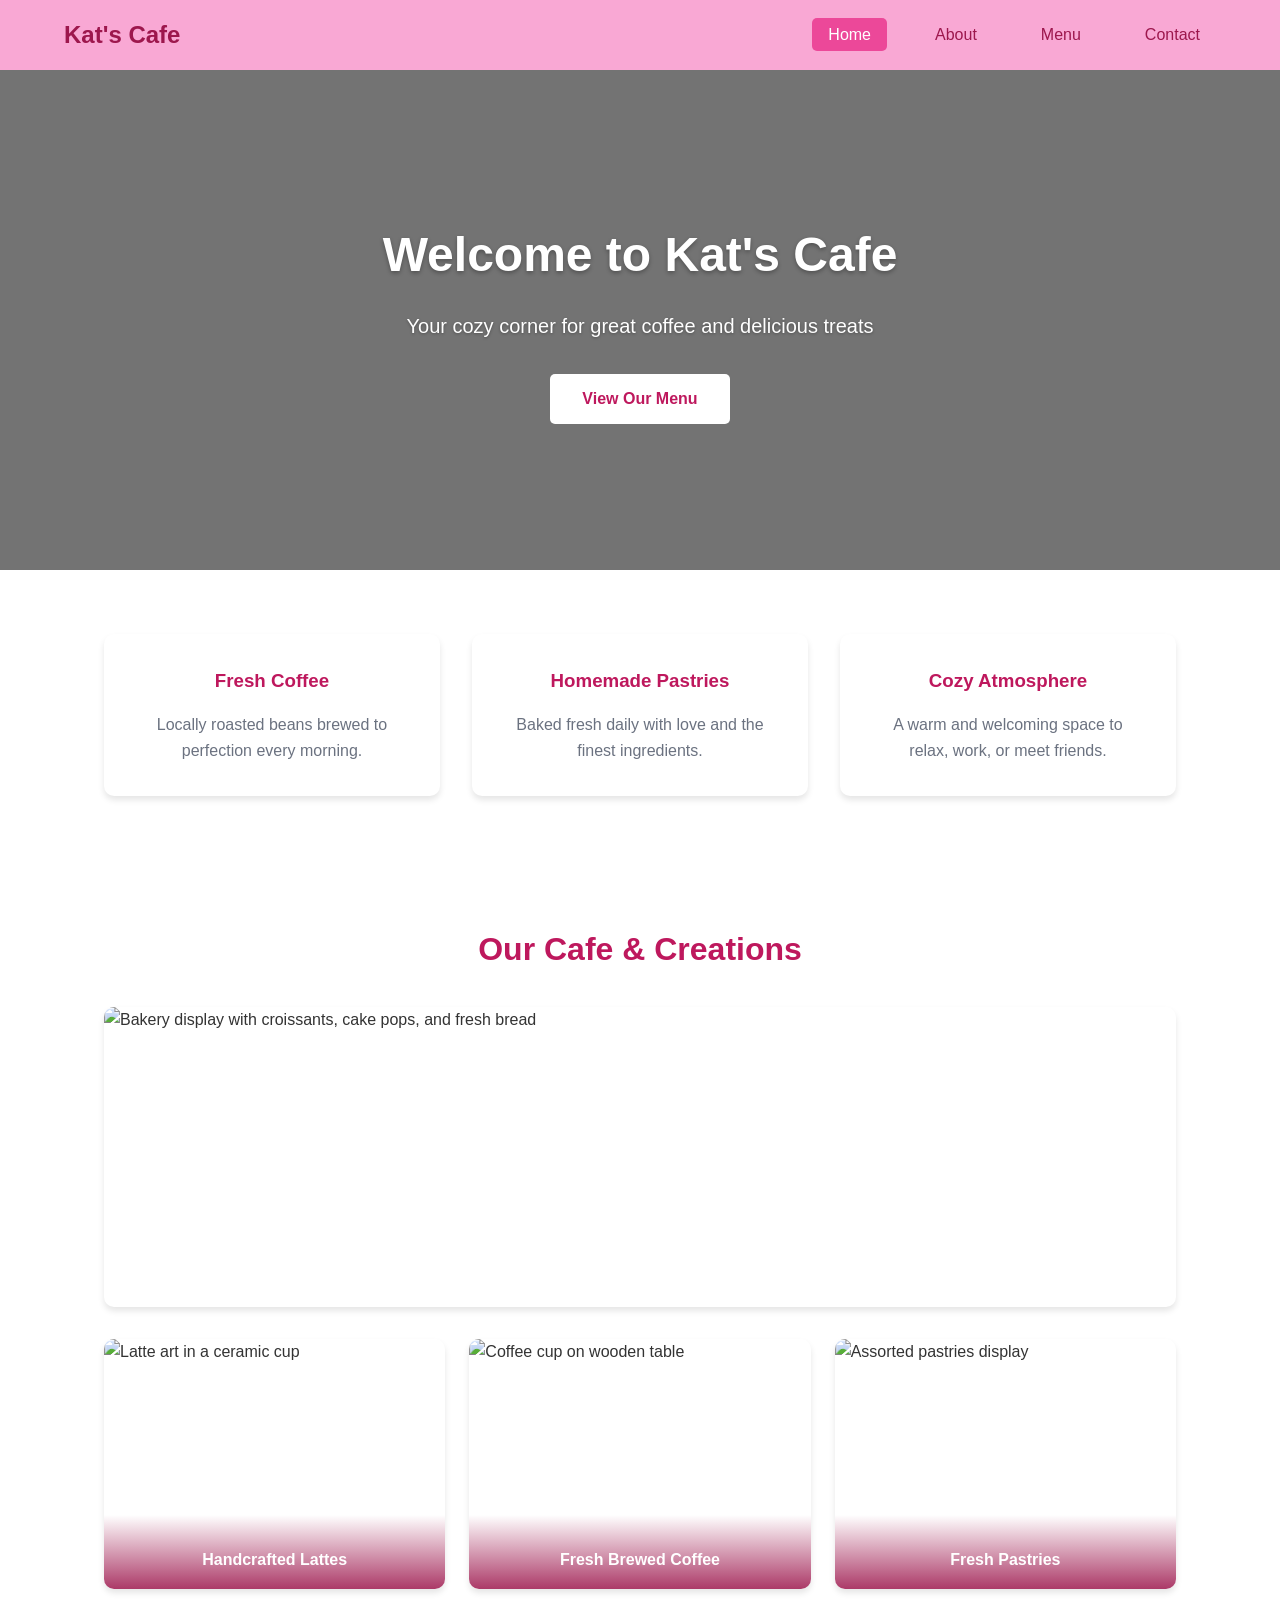
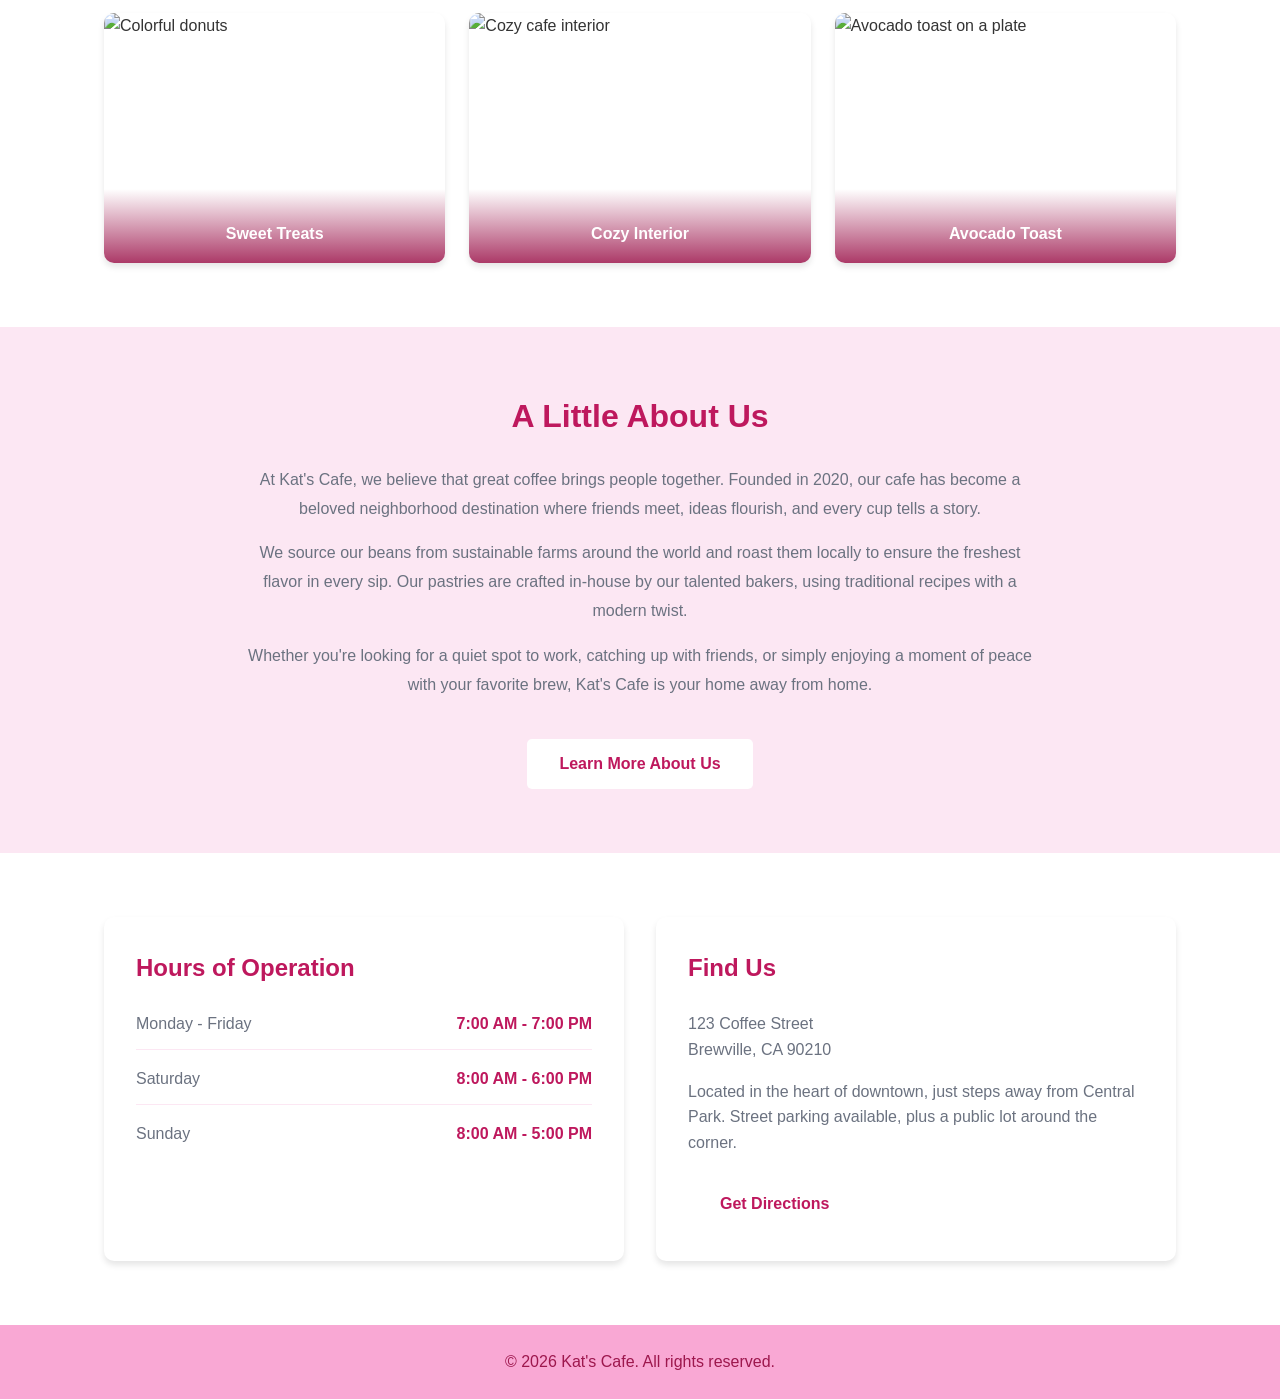
==== index.html @ fe5da7ca "Initial commit: Kat's Cafe website with AI-generated images Static HTML/CSS coffee shop website with" ====
<!DOCTYPE html>
<html lang="en">
<head>
    <meta charset="UTF-8">
    <meta name="viewport" content="width=device-width, initial-scale=1.0">
    <title>Kat's Cafe - Home</title>
    <link rel="stylesheet" href="styles.css">
</head>
<body>
    <header>
        <nav class="navbar">
            <div class="logo">Kat's Cafe</div>
            <button class="nav-toggle" aria-label="Toggle navigation">
                <span class="hamburger"></span>
            </button>
            <ul class="nav-links">
                <li><a href="index.html" class="active">Home</a></li>
                <li><a href="about.html">About</a></li>
                <li><a href="menu.html">Menu</a></li>
                <li><a href="contact.html">Contact</a></li>
            </ul>
        </nav>
    </header>

    <main>
        <section class="hero">
            <h1>Welcome to Kat's Cafe</h1>
            <p>Your cozy corner for great coffee and delicious treats</p>
            <a href="menu.html" class="btn">View Our Menu</a>
        </section>

        <section class="features">
            <div class="feature-card">
                <h3>Fresh Coffee</h3>
                <p>Locally roasted beans brewed to perfection every morning.</p>
            </div>
            <div class="feature-card">
                <h3>Homemade Pastries</h3>
                <p>Baked fresh daily with love and the finest ingredients.</p>
            </div>
            <div class="feature-card">
                <h3>Cozy Atmosphere</h3>
                <p>A warm and welcoming space to relax, work, or meet friends.</p>
            </div>
        </section>

        <section class="gallery">
            <h2>Our Cafe & Creations</h2>
            <div class="gallery-banner">
                <img src="public/images/items.jpg" alt="Bakery display with croissants, cake pops, and fresh bread">
            </div>
            <div class="gallery-grid">
                <div class="gallery-item">
                    <img src="https://images.unsplash.com/photo-1495474472287-4d71bcdd2085?w=400&q=80" alt="Latte art in a ceramic cup">
                    <p>Handcrafted Lattes</p>
                </div>
                <div class="gallery-item">
                    <img src="https://images.unsplash.com/photo-1509042239860-f550ce710b93?w=400&q=80" alt="Coffee cup on wooden table">
                    <p>Fresh Brewed Coffee</p>
                </div>
                <div class="gallery-item">
                    <img src="https://images.unsplash.com/photo-1558326567-98ae2405596b?w=400&q=80" alt="Assorted pastries display">
                    <p>Fresh Pastries</p>
                </div>
                <div class="gallery-item">
                    <img src="https://images.unsplash.com/photo-1551024601-bec78aea704b?w=400&q=80" alt="Colorful donuts">
                    <p>Sweet Treats</p>
                </div>
                <div class="gallery-item">
                    <img src="https://images.unsplash.com/photo-1554118811-1e0d58224f24?w=400&q=80" alt="Cozy cafe interior">
                    <p>Cozy Interior</p>
                </div>
                <div class="gallery-item">
                    <img src="https://images.unsplash.com/photo-1525193612562-0ec53b0e5d7c?w=400&q=80" alt="Avocado toast on a plate">
                    <p>Avocado Toast</p>
                </div>
            </div>
        </section>

        <section class="about-preview">
            <div class="about-preview-content">
                <h2>A Little About Us</h2>
                <p>At Kat's Cafe, we believe that great coffee brings people together. Founded in 2020, our cafe has become a beloved neighborhood destination where friends meet, ideas flourish, and every cup tells a story.</p>
                <p>We source our beans from sustainable farms around the world and roast them locally to ensure the freshest flavor in every sip. Our pastries are crafted in-house by our talented bakers, using traditional recipes with a modern twist.</p>
                <p>Whether you're looking for a quiet spot to work, catching up with friends, or simply enjoying a moment of peace with your favorite brew, Kat's Cafe is your home away from home.</p>
                <a href="about.html" class="btn">Learn More About Us</a>
            </div>
        </section>

        <section class="hours-location">
            <div class="hours-card">
                <h2>Hours of Operation</h2>
                <div class="hours-list">
                    <div class="hours-row">
                        <span class="day">Monday - Friday</span>
                        <span class="time">7:00 AM - 7:00 PM</span>
                    </div>
                    <div class="hours-row">
                        <span class="day">Saturday</span>
                        <span class="time">8:00 AM - 6:00 PM</span>
                    </div>
                    <div class="hours-row">
                        <span class="day">Sunday</span>
                        <span class="time">8:00 AM - 5:00 PM</span>
                    </div>
                </div>
            </div>
            <div class="location-card">
                <h2>Find Us</h2>
                <p>123 Coffee Street<br>Brewville, CA 90210</p>
                <p>Located in the heart of downtown, just steps away from Central Park. Street parking available, plus a public lot around the corner.</p>
                <a href="contact.html" class="btn">Get Directions</a>
            </div>
        </section>
    </main>

    <footer>
        <p>&copy; 2026 Kat's Cafe. All rights reserved.</p>
    </footer>

    <script>
        document.querySelector('.nav-toggle').addEventListener('click', () => {
            document.querySelector('.nav-links').classList.toggle('active');
        });
    </script>
</body>
</html>
---- styles.css ----
/* Reset and Base Styles */
* {
    margin: 0;
    padding: 0;
    box-sizing: border-box;
}

body {
    font-family: -apple-system, BlinkMacSystemFont, 'Segoe UI', Roboto, Oxygen, Ubuntu, sans-serif;
    line-height: 1.6;
    color: #333;
    min-height: 100vh;
    display: flex;
    flex-direction: column;
}

/* Navigation */
.navbar {
    display: flex;
    justify-content: space-between;
    align-items: center;
    padding: 1rem 5%;
    background-color: #f9a8d4;
    position: sticky;
    top: 0;
    z-index: 1000;
}

.logo {
    font-size: 1.5rem;
    font-weight: bold;
    color: #9d174d;
}

.nav-links {
    display: flex;
    list-style: none;
    gap: 2rem;
}

.nav-links a {
    text-decoration: none;
    color: #9d174d;
    font-weight: 500;
    padding: 0.5rem 1rem;
    border-radius: 5px;
    transition: all 0.3s ease;
}

.nav-links a:hover,
.nav-links a.active {
    color: #ffffff;
    background-color: #ec4899;
    transform: translateY(-2px);
}

.nav-toggle {
    display: none;
    background: none;
    border: none;
    cursor: pointer;
    padding: 0.5rem;
}

.hamburger {
    display: block;
    width: 25px;
    height: 3px;
    background-color: #9d174d;
    position: relative;
    transition: background-color 0.3s;
}

.hamburger::before,
.hamburger::after {
    content: '';
    position: absolute;
    width: 25px;
    height: 3px;
    background-color: #9d174d;
    left: 0;
}

.hamburger::before {
    top: -8px;
}

.hamburger::after {
    top: 8px;
}

/* Main Content */
main {
    flex: 1;
}

/* Hero Section */
.hero {
    background: linear-gradient(rgba(0, 0, 0, 0.55), rgba(0, 0, 0, 0.55)),
                url('public/images/hero.jpg') center/cover no-repeat;
    color: #ffffff;
    text-align: center;
    padding: 8rem 5%;
    min-height: 500px;
    display: flex;
    flex-direction: column;
    align-items: center;
    justify-content: center;
}

.hero h1 {
    font-size: 3rem;
    margin-bottom: 1rem;
    text-shadow: 0 2px 4px rgba(0, 0, 0, 0.3);
}

.hero p {
    font-size: 1.25rem;
    margin-bottom: 2rem;
    max-width: 600px;
    margin-left: auto;
    margin-right: auto;
    text-shadow: 0 1px 3px rgba(0, 0, 0, 0.3);
}

/* Buttons */
.btn {
    display: inline-block;
    background-color: #ffffff;
    color: #be185d;
    padding: 0.75rem 2rem;
    text-decoration: none;
    border-radius: 5px;
    font-weight: 600;
    border: none;
    cursor: pointer;
    transition: background-color 0.3s ease;
}

.btn:hover {
    background-color: #f472b6;
}

/* Features Section */
.features {
    display: grid;
    grid-template-columns: repeat(auto-fit, minmax(280px, 1fr));
    gap: 2rem;
    padding: 4rem 5%;
    max-width: 1200px;
    margin: 0 auto;
}

.feature-card {
    background-color: #ffffff;
    padding: 2rem;
    border-radius: 10px;
    text-align: center;
    box-shadow: 0 4px 6px rgba(0, 0, 0, 0.1);
}

.feature-card h3 {
    color: #be185d;
    margin-bottom: 1rem;
}

.feature-card p {
    color: #6b7280;
}

/* Gallery Section */
.gallery {
    padding: 4rem 5%;
    max-width: 1200px;
    margin: 0 auto;
}

.gallery h2 {
    text-align: center;
    color: #be185d;
    margin-bottom: 2rem;
    font-size: 2rem;
}

.gallery-banner {
    width: 100%;
    border-radius: 10px;
    overflow: hidden;
    margin-bottom: 2rem;
    box-shadow: 0 4px 6px rgba(0, 0, 0, 0.1);
}

.gallery-banner img {
    width: 100%;
    height: 300px;
    object-fit: cover;
    display: block;
}

.gallery-grid {
    display: grid;
    grid-template-columns: repeat(auto-fit, minmax(280px, 1fr));
    gap: 1.5rem;
}

.gallery-item {
    position: relative;
    border-radius: 10px;
    overflow: hidden;
    box-shadow: 0 4px 6px rgba(0, 0, 0, 0.1);
    transition: transform 0.3s ease, box-shadow 0.3s ease;
}

.gallery-item:hover {
    transform: translateY(-5px);
    box-shadow: 0 8px 15px rgba(0, 0, 0, 0.15);
}

.gallery-item img {
    width: 100%;
    height: 250px;
    object-fit: cover;
    display: block;
}

.gallery-item p {
    position: absolute;
    bottom: 0;
    left: 0;
    right: 0;
    background: linear-gradient(transparent, rgba(157, 23, 77, 0.85));
    color: #ffffff;
    padding: 2rem 1rem 1rem;
    margin: 0;
    font-weight: 600;
    text-align: center;
}

/* About Preview Section */
.about-preview {
    background-color: #fce7f3;
    padding: 4rem 5%;
}

.about-preview-content {
    max-width: 800px;
    margin: 0 auto;
    text-align: center;
}

.about-preview-content h2 {
    color: #be185d;
    margin-bottom: 1.5rem;
    font-size: 2rem;
}

.about-preview-content p {
    color: #6b7280;
    margin-bottom: 1rem;
    line-height: 1.8;
}

.about-preview-content .btn {
    margin-top: 1.5rem;
}

/* Hours and Location Section */
.hours-location {
    display: grid;
    grid-template-columns: repeat(auto-fit, minmax(300px, 1fr));
    gap: 2rem;
    padding: 4rem 5%;
    max-width: 1200px;
    margin: 0 auto;
}

.hours-card,
.location-card {
    background-color: #ffffff;
    padding: 2rem;
    border-radius: 10px;
    box-shadow: 0 4px 6px rgba(0, 0, 0, 0.1);
}

.hours-card h2,
.location-card h2 {
    color: #be185d;
    margin-bottom: 1.5rem;
}

.hours-list {
    display: flex;
    flex-direction: column;
    gap: 1rem;
}

.hours-row {
    display: flex;
    justify-content: space-between;
    padding-bottom: 0.75rem;
    border-bottom: 1px solid #fce7f3;
}

.hours-row:last-child {
    border-bottom: none;
}

.day {
    color: #6b7280;
    font-weight: 500;
}

.time {
    color: #be185d;
    font-weight: 600;
}

.location-card p {
    color: #6b7280;
    margin-bottom: 1rem;
    line-height: 1.6;
}

.location-card .btn {
    margin-top: 0.5rem;
}

/* Page Header */
.page-header {
    background-color: #f9a8d4;
    color: #9d174d;
    text-align: center;
    padding: 3rem 5%;
}

.page-header h1 {
    font-size: 2.5rem;
}

/* About Page */
.about-content {
    display: grid;
    grid-template-columns: 1fr 1fr;
    gap: 3rem;
    padding: 4rem 5%;
    max-width: 1200px;
    margin: 0 auto;
}

.about-text h2 {
    color: #be185d;
    margin-bottom: 1rem;
    margin-top: 2rem;
}

.about-text h2:first-child {
    margin-top: 0;
}

.about-text p {
    margin-bottom: 1rem;
    color: #6b7280;
}

.about-text ul {
    list-style: none;
    padding-left: 0;
}

.about-text li {
    margin-bottom: 0.75rem;
    color: #6b7280;
}

.about-image img {
    width: 100%;
    height: 100%;
    min-height: 300px;
    object-fit: cover;
    border-radius: 10px;
    box-shadow: 0 4px 6px rgba(0, 0, 0, 0.1);
}

/* Menu Page */
.menu-section {
    padding: 3rem 5%;
    max-width: 1200px;
    margin: 0 auto;
}

.menu-section h2 {
    color: #be185d;
    margin-bottom: 2rem;
    padding-bottom: 0.5rem;
    border-bottom: 2px solid #f9a8d4;
}

.menu-grid {
    display: grid;
    grid-template-columns: repeat(auto-fit, minmax(280px, 1fr));
    gap: 1.5rem;
}

.menu-item {
    background-color: #ffffff;
    padding: 1.5rem;
    border-radius: 10px;
    box-shadow: 0 2px 4px rgba(0, 0, 0, 0.1);
}

.menu-item h3 {
    color: #be185d;
    margin-bottom: 0.5rem;
}

.menu-item p {
    color: #6b7280;
    margin-bottom: 0.5rem;
}

.price {
    color: #ec4899;
    font-weight: 700;
    font-size: 1.1rem;
}

/* Contact Page */
.contact-content {
    display: grid;
    grid-template-columns: 1fr 1fr;
    gap: 3rem;
    padding: 4rem 5%;
    max-width: 1200px;
    margin: 0 auto;
}

.contact-info h2,
.contact-form h2 {
    color: #be185d;
    margin-bottom: 2rem;
}

.info-item {
    margin-bottom: 1.5rem;
}

.info-item h3 {
    color: #ec4899;
    margin-bottom: 0.25rem;
}

.info-item p {
    color: #6b7280;
}

/* Forms */
.form-group {
    margin-bottom: 1.5rem;
}

.form-group label {
    display: block;
    margin-bottom: 0.5rem;
    color: #be185d;
    font-weight: 500;
}

.form-group input,
.form-group textarea {
    width: 100%;
    padding: 0.75rem;
    border: 1px solid #fce7f3;
    border-radius: 5px;
    font-size: 1rem;
    font-family: inherit;
}

.form-group input:focus,
.form-group textarea:focus {
    outline: none;
    border-color: #ec4899;
}

/* Footer */
footer {
    background-color: #f9a8d4;
    color: #9d174d;
    text-align: center;
    padding: 1.5rem 5%;
    margin-top: auto;
}

/* Mobile Responsive */
@media (max-width: 768px) {
    .nav-toggle {
        display: block;
    }

    .nav-links {
        position: absolute;
        top: 100%;
        left: 0;
        right: 0;
        background-color: #f9a8d4;
        flex-direction: column;
        align-items: center;
        padding: 1rem 0;
        gap: 1rem;
        display: none;
    }

    .nav-links.active {
        display: flex;
    }

    .hero h1 {
        font-size: 2rem;
    }

    .hero p {
        font-size: 1rem;
    }

    .about-content,
    .contact-content {
        grid-template-columns: 1fr;
    }

    .about-image {
        order: -1;
    }

    .page-header h1 {
        font-size: 2rem;
    }
}

@media (max-width: 480px) {
    .navbar {
        padding: 1rem;
    }

    .hero {
        padding: 4rem 1rem;
    }

    .features,
    .menu-section,
    .about-content,
    .contact-content {
        padding: 2rem 1rem;
    }

    .hero h1 {
        font-size: 1.75rem;
    }

    .feature-card,
    .menu-item {
        padding: 1.5rem;
    }
}
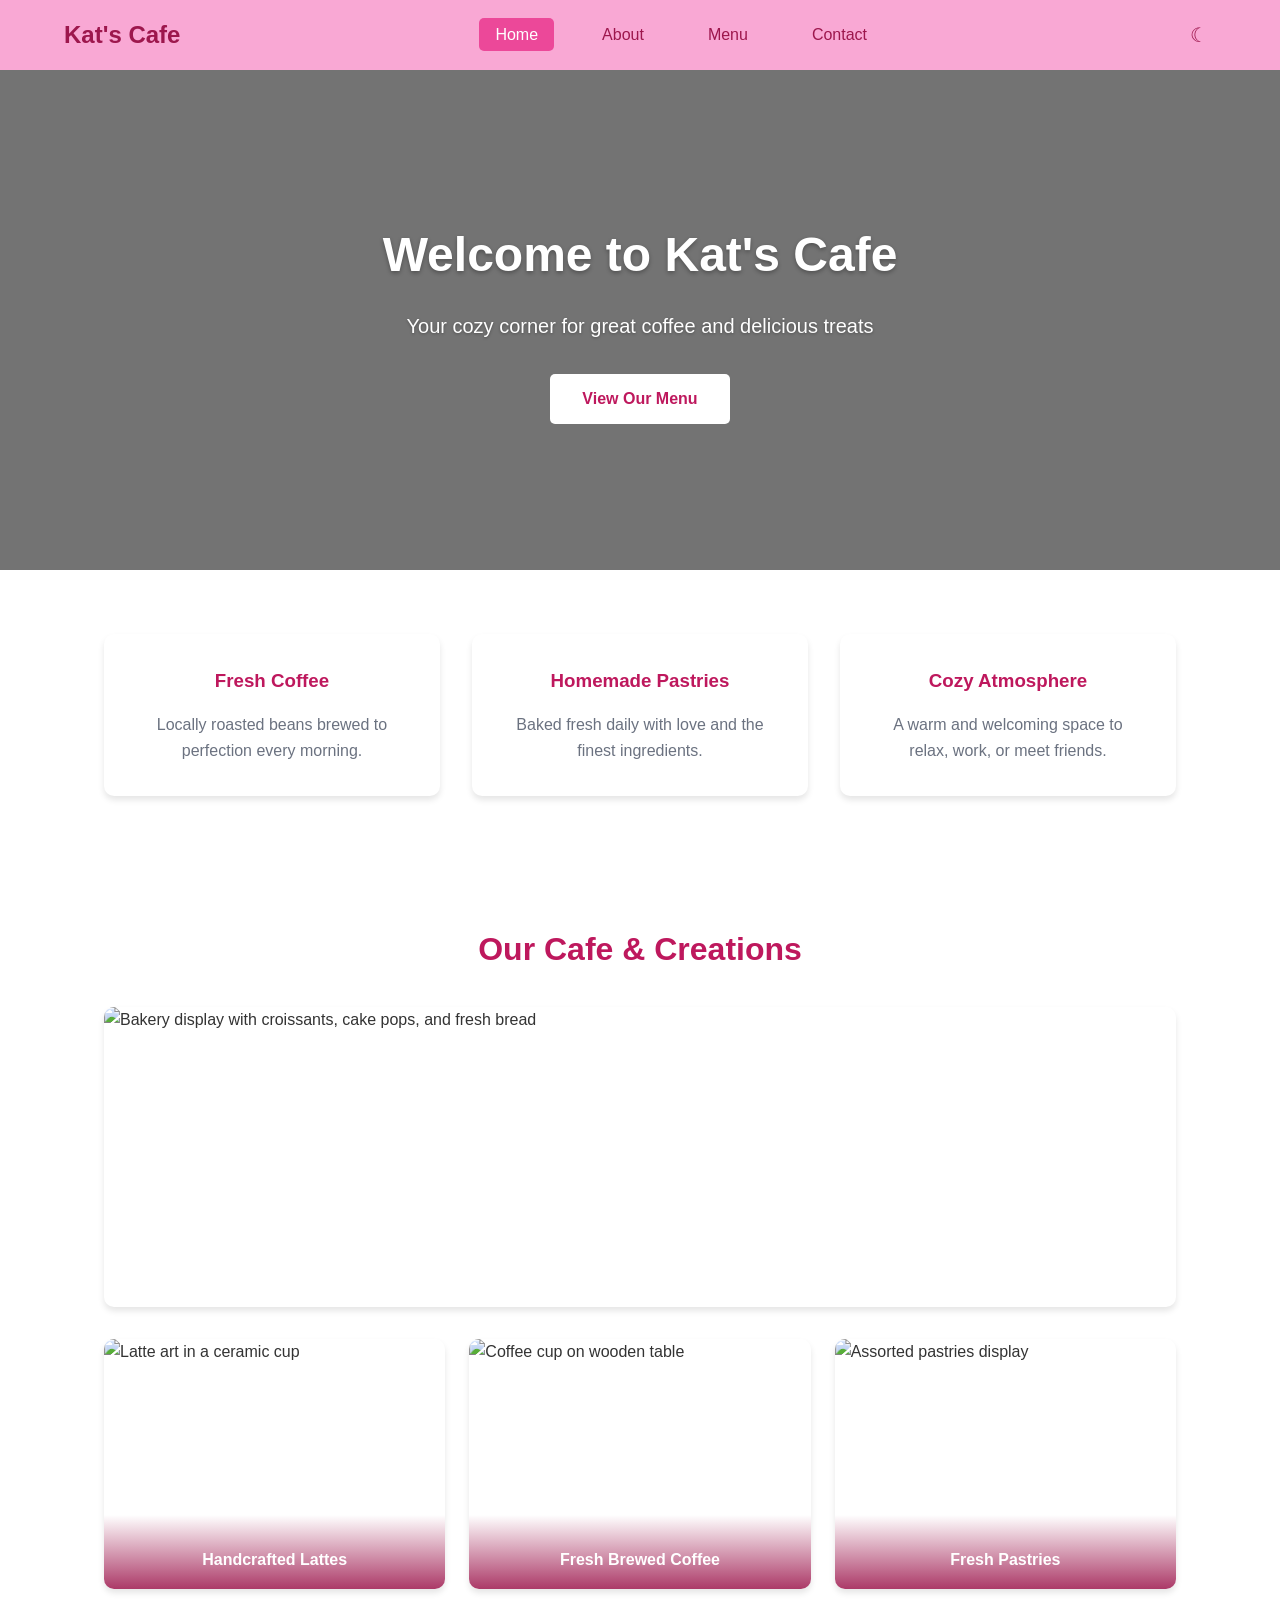
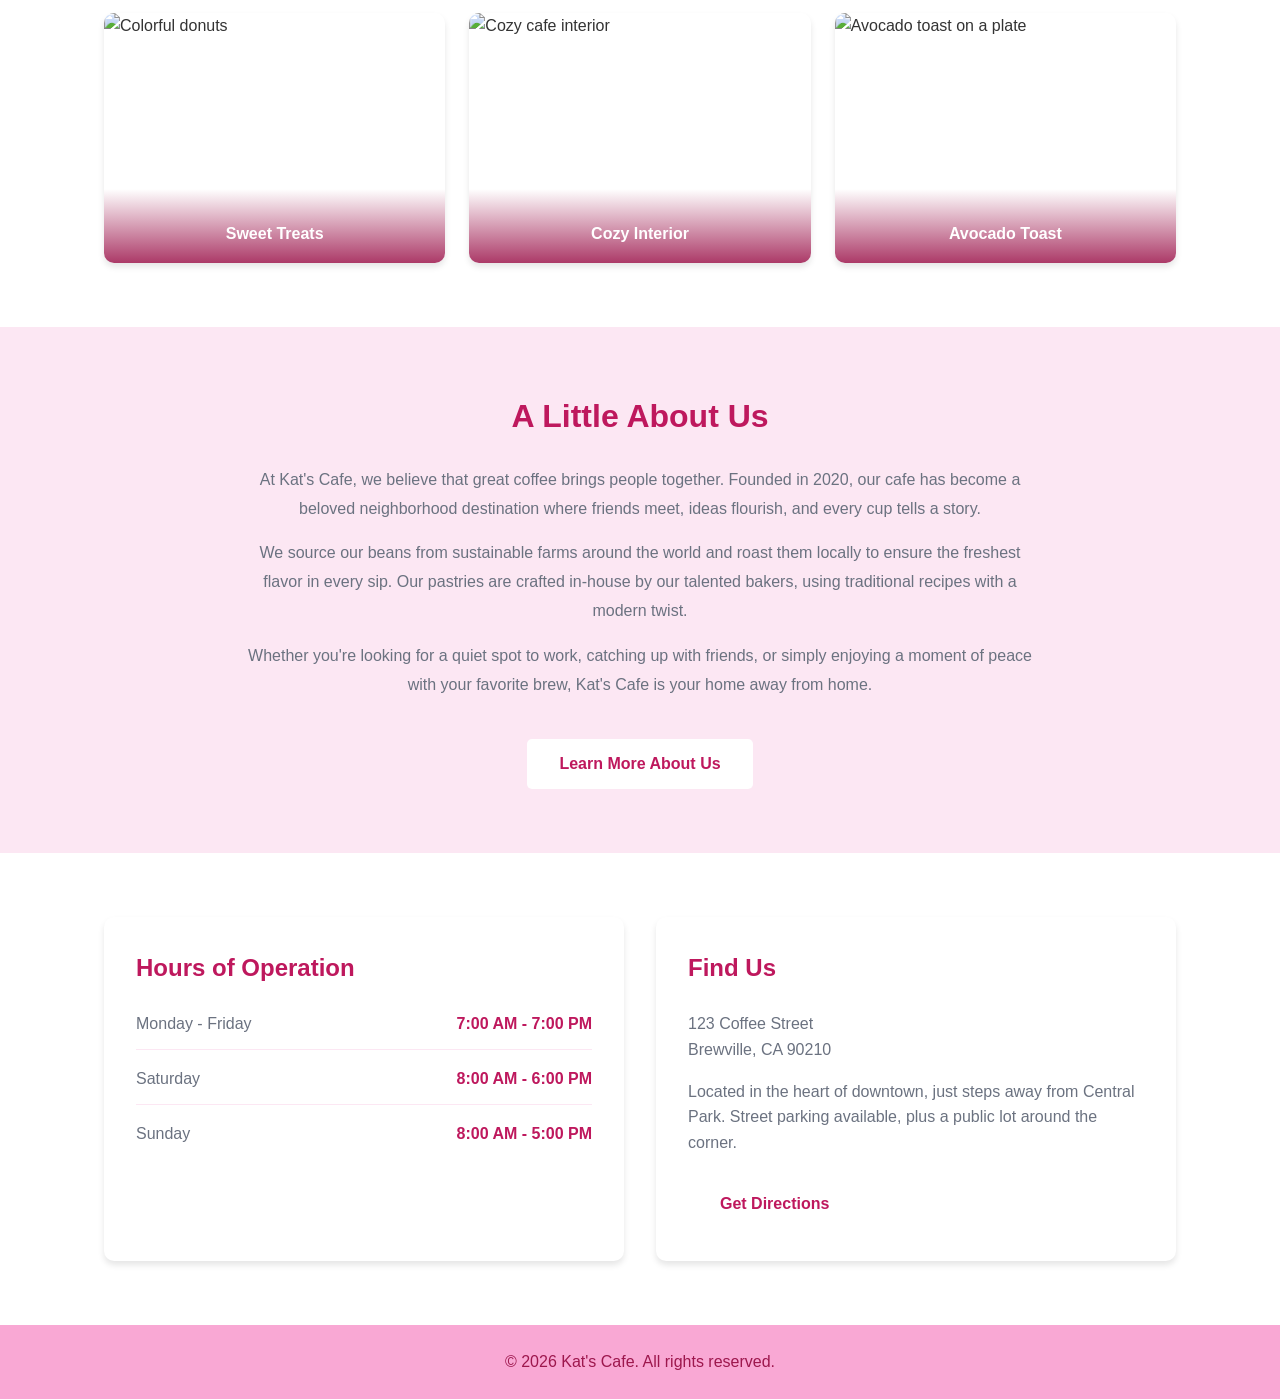
==== commit d7f9999e: "Add dark mode toggle button to navbar on all pages Wrap nav-toggle and new dark-toggle in a nav-cont" ====
--- a/index.html
+++ b/index.html
@@ -10,15 +10,18 @@
     <header>
         <nav class="navbar">
             <div class="logo">Kat's Cafe</div>
-            <button class="nav-toggle" aria-label="Toggle navigation">
-                <span class="hamburger"></span>
-            </button>
             <ul class="nav-links">
                 <li><a href="index.html" class="active">Home</a></li>
                 <li><a href="about.html">About</a></li>
                 <li><a href="menu.html">Menu</a></li>
                 <li><a href="contact.html">Contact</a></li>
             </ul>
+            <div class="nav-controls">
+                <button class="dark-toggle" aria-label="Toggle dark mode">☾</button>
+                <button class="nav-toggle" aria-label="Toggle navigation">
+                    <span class="hamburger"></span>
+                </button>
+            </div>
         </nav>
     </header>
 
--- a/styles.css
+++ b/styles.css
@@ -5,10 +5,47 @@
     box-sizing: border-box;
 }
 
+:root {
+    --color-bg: #ffffff;
+    --color-surface: #ffffff;
+    --color-bg-tinted: #fce7f3;
+    --color-nav-bg: #f9a8d4;
+    --color-text: #333;
+    --color-text-muted: #6b7280;
+    --color-text-on-dark: #ffffff;
+    --color-primary: #be185d;
+    --color-primary-dark: #9d174d;
+    --color-primary-light: #ec4899;
+    --color-primary-btn-hover: #f472b6;
+    --color-hero-overlay: rgba(0, 0, 0, 0.55);
+    --color-shadow: rgba(0, 0, 0, 0.1);
+    --color-shadow-hover: rgba(0, 0, 0, 0.15);
+    --color-gallery-overlay: rgba(157, 23, 77, 0.85);
+}
+
+[data-theme="dark"] {
+    --color-bg: #18181b;
+    --color-surface: #27272a;
+    --color-bg-tinted: #2d1b26;
+    --color-nav-bg: #3b0f35;
+    --color-text: #f4f4f5;
+    --color-text-muted: #a1a1aa;
+    --color-text-on-dark: #ffffff;
+    --color-primary: #f9a8d4;
+    --color-primary-dark: #fce7f3;
+    --color-primary-light: #f472b6;
+    --color-primary-btn-hover: #be185d;
+    --color-hero-overlay: rgba(0, 0, 0, 0.65);
+    --color-shadow: rgba(0, 0, 0, 0.3);
+    --color-shadow-hover: rgba(0, 0, 0, 0.5);
+    --color-gallery-overlay: rgba(30, 0, 20, 0.9);
+}
+
 body {
     font-family: -apple-system, BlinkMacSystemFont, 'Segoe UI', Roboto, Oxygen, Ubuntu, sans-serif;
     line-height: 1.6;
-    color: #333;
+    color: var(--color-text);
+    background-color: var(--color-bg);
     min-height: 100vh;
     display: flex;
     flex-direction: column;
@@ -20,7 +57,7 @@
     justify-content: space-between;
     align-items: center;
     padding: 1rem 5%;
-    background-color: #f9a8d4;
+    background-color: var(--color-nav-bg);
     position: sticky;
     top: 0;
     z-index: 1000;
@@ -29,7 +66,7 @@
 .logo {
     font-size: 1.5rem;
     font-weight: bold;
-    color: #9d174d;
+    color: var(--color-primary-dark);
 }
 
 .nav-links {
@@ -40,7 +77,7 @@
 
 .nav-links a {
     text-decoration: none;
-    color: #9d174d;
+    color: var(--color-primary-dark);
     font-weight: 500;
     padding: 0.5rem 1rem;
     border-radius: 5px;
@@ -49,8 +86,8 @@
 
 .nav-links a:hover,
 .nav-links a.active {
-    color: #ffffff;
-    background-color: #ec4899;
+    color: var(--color-text-on-dark);
+    background-color: var(--color-primary-light);
     transform: translateY(-2px);
 }
 
@@ -66,7 +103,7 @@
     display: block;
     width: 25px;
     height: 3px;
-    background-color: #9d174d;
+    background-color: var(--color-primary-dark);
     position: relative;
     transition: background-color 0.3s;
 }
@@ -77,7 +114,7 @@
     position: absolute;
     width: 25px;
     height: 3px;
-    background-color: #9d174d;
+    background-color: var(--color-primary-dark);
     left: 0;
 }
 
@@ -87,6 +124,30 @@
 
 .hamburger::after {
     top: 8px;
+}
+
+/* Nav Controls (dark toggle + hamburger wrapper) */
+.nav-controls {
+    display: flex;
+    align-items: center;
+    gap: 0.25rem;
+}
+
+.dark-toggle {
+    background: none;
+    border: none;
+    cursor: pointer;
+    font-size: 1.25rem;
+    padding: 0.5rem;
+    color: var(--color-primary-dark);
+    border-radius: 5px;
+    transition: background-color 0.3s ease, color 0.3s ease;
+    line-height: 1;
+}
+
+.dark-toggle:hover {
+    background-color: var(--color-primary-light);
+    color: var(--color-text-on-dark);
 }
 
 /* Main Content */
@@ -96,9 +157,9 @@
 
 /* Hero Section */
 .hero {
-    background: linear-gradient(rgba(0, 0, 0, 0.55), rgba(0, 0, 0, 0.55)),
+    background: linear-gradient(var(--color-hero-overlay), var(--color-hero-overlay)),
                 url('public/images/hero.jpg') center/cover no-repeat;
-    color: #ffffff;
+    color: var(--color-text-on-dark);
     text-align: center;
     padding: 8rem 5%;
     min-height: 500px;
@@ -126,8 +187,8 @@
 /* Buttons */
 .btn {
     display: inline-block;
-    background-color: #ffffff;
-    color: #be185d;
+    background-color: var(--color-surface);
+    color: var(--color-primary);
     padding: 0.75rem 2rem;
     text-decoration: none;
     border-radius: 5px;
@@ -138,7 +199,7 @@
 }
 
 .btn:hover {
-    background-color: #f472b6;
+    background-color: var(--color-primary-btn-hover);
 }
 
 /* Features Section */
@@ -152,20 +213,20 @@
 }
 
 .feature-card {
-    background-color: #ffffff;
+    background-color: var(--color-surface);
     padding: 2rem;
     border-radius: 10px;
     text-align: center;
-    box-shadow: 0 4px 6px rgba(0, 0, 0, 0.1);
+    box-shadow: 0 4px 6px var(--color-shadow);
 }
 
 .feature-card h3 {
-    color: #be185d;
+    color: var(--color-primary);
     margin-bottom: 1rem;
 }
 
 .feature-card p {
-    color: #6b7280;
+    color: var(--color-text-muted);
 }
 
 /* Gallery Section */
@@ -177,7 +238,7 @@
 
 .gallery h2 {
     text-align: center;
-    color: #be185d;
+    color: var(--color-primary);
     margin-bottom: 2rem;
     font-size: 2rem;
 }
@@ -187,7 +248,7 @@
     border-radius: 10px;
     overflow: hidden;
     margin-bottom: 2rem;
-    box-shadow: 0 4px 6px rgba(0, 0, 0, 0.1);
+    box-shadow: 0 4px 6px var(--color-shadow);
 }
 
 .gallery-banner img {
@@ -207,13 +268,13 @@
     position: relative;
     border-radius: 10px;
     overflow: hidden;
-    box-shadow: 0 4px 6px rgba(0, 0, 0, 0.1);
+    box-shadow: 0 4px 6px var(--color-shadow);
     transition: transform 0.3s ease, box-shadow 0.3s ease;
 }
 
 .gallery-item:hover {
     transform: translateY(-5px);
-    box-shadow: 0 8px 15px rgba(0, 0, 0, 0.15);
+    box-shadow: 0 8px 15px var(--color-shadow-hover);
 }
 
 .gallery-item img {
@@ -228,8 +289,8 @@
     bottom: 0;
     left: 0;
     right: 0;
-    background: linear-gradient(transparent, rgba(157, 23, 77, 0.85));
-    color: #ffffff;
+    background: linear-gradient(transparent, var(--color-gallery-overlay));
+    color: var(--color-text-on-dark);
     padding: 2rem 1rem 1rem;
     margin: 0;
     font-weight: 600;
@@ -238,7 +299,7 @@
 
 /* About Preview Section */
 .about-preview {
-    background-color: #fce7f3;
+    background-color: var(--color-bg-tinted);
     padding: 4rem 5%;
 }
 
@@ -249,13 +310,13 @@
 }
 
 .about-preview-content h2 {
-    color: #be185d;
+    color: var(--color-primary);
     margin-bottom: 1.5rem;
     font-size: 2rem;
 }
 
 .about-preview-content p {
-    color: #6b7280;
+    color: var(--color-text-muted);
     margin-bottom: 1rem;
     line-height: 1.8;
 }
@@ -276,15 +337,15 @@
 
 .hours-card,
 .location-card {
-    background-color: #ffffff;
+    background-color: var(--color-surface);
     padding: 2rem;
     border-radius: 10px;
-    box-shadow: 0 4px 6px rgba(0, 0, 0, 0.1);
+    box-shadow: 0 4px 6px var(--color-shadow);
 }
 
 .hours-card h2,
 .location-card h2 {
-    color: #be185d;
+    color: var(--color-primary);
     margin-bottom: 1.5rem;
 }
 
@@ -298,7 +359,7 @@
     display: flex;
     justify-content: space-between;
     padding-bottom: 0.75rem;
-    border-bottom: 1px solid #fce7f3;
+    border-bottom: 1px solid var(--color-bg-tinted);
 }
 
 .hours-row:last-child {
@@ -306,17 +367,17 @@
 }
 
 .day {
-    color: #6b7280;
+    color: var(--color-text-muted);
     font-weight: 500;
 }
 
 .time {
-    color: #be185d;
+    color: var(--color-primary);
     font-weight: 600;
 }
 
 .location-card p {
-    color: #6b7280;
+    color: var(--color-text-muted);
     margin-bottom: 1rem;
     line-height: 1.6;
 }
@@ -327,8 +388,8 @@
 
 /* Page Header */
 .page-header {
-    background-color: #f9a8d4;
-    color: #9d174d;
+    background-color: var(--color-nav-bg);
+    color: var(--color-primary-dark);
     text-align: center;
     padding: 3rem 5%;
 }
@@ -348,7 +409,7 @@
 }
 
 .about-text h2 {
-    color: #be185d;
+    color: var(--color-primary);
     margin-bottom: 1rem;
     margin-top: 2rem;
 }
@@ -359,7 +420,7 @@
 
 .about-text p {
     margin-bottom: 1rem;
-    color: #6b7280;
+    color: var(--color-text-muted);
 }
 
 .about-text ul {
@@ -369,7 +430,7 @@
 
 .about-text li {
     margin-bottom: 0.75rem;
-    color: #6b7280;
+    color: var(--color-text-muted);
 }
 
 .about-image img {
@@ -378,7 +439,7 @@
     min-height: 300px;
     object-fit: cover;
     border-radius: 10px;
-    box-shadow: 0 4px 6px rgba(0, 0, 0, 0.1);
+    box-shadow: 0 4px 6px var(--color-shadow);
 }
 
 /* Menu Page */
@@ -389,10 +450,10 @@
 }
 
 .menu-section h2 {
-    color: #be185d;
+    color: var(--color-primary);
     margin-bottom: 2rem;
     padding-bottom: 0.5rem;
-    border-bottom: 2px solid #f9a8d4;
+    border-bottom: 2px solid var(--color-nav-bg);
 }
 
 .menu-grid {
@@ -402,24 +463,24 @@
 }
 
 .menu-item {
-    background-color: #ffffff;
+    background-color: var(--color-surface);
     padding: 1.5rem;
     border-radius: 10px;
-    box-shadow: 0 2px 4px rgba(0, 0, 0, 0.1);
+    box-shadow: 0 2px 4px var(--color-shadow);
 }
 
 .menu-item h3 {
-    color: #be185d;
+    color: var(--color-primary);
     margin-bottom: 0.5rem;
 }
 
 .menu-item p {
-    color: #6b7280;
+    color: var(--color-text-muted);
     margin-bottom: 0.5rem;
 }
 
 .price {
-    color: #ec4899;
+    color: var(--color-primary-light);
     font-weight: 700;
     font-size: 1.1rem;
 }
@@ -436,7 +497,7 @@
 
 .contact-info h2,
 .contact-form h2 {
-    color: #be185d;
+    color: var(--color-primary);
     margin-bottom: 2rem;
 }
 
@@ -445,12 +506,12 @@
 }
 
 .info-item h3 {
-    color: #ec4899;
+    color: var(--color-primary-light);
     margin-bottom: 0.25rem;
 }
 
 .info-item p {
-    color: #6b7280;
+    color: var(--color-text-muted);
 }
 
 /* Forms */
@@ -461,7 +522,7 @@
 .form-group label {
     display: block;
     margin-bottom: 0.5rem;
-    color: #be185d;
+    color: var(--color-primary);
     font-weight: 500;
 }
 
@@ -469,7 +530,7 @@
 .form-group textarea {
     width: 100%;
     padding: 0.75rem;
-    border: 1px solid #fce7f3;
+    border: 1px solid var(--color-bg-tinted);
     border-radius: 5px;
     font-size: 1rem;
     font-family: inherit;
@@ -478,13 +539,13 @@
 .form-group input:focus,
 .form-group textarea:focus {
     outline: none;
-    border-color: #ec4899;
+    border-color: var(--color-primary-light);
 }
 
 /* Footer */
 footer {
-    background-color: #f9a8d4;
-    color: #9d174d;
+    background-color: var(--color-nav-bg);
+    color: var(--color-primary-dark);
     text-align: center;
     padding: 1.5rem 5%;
     margin-top: auto;
@@ -501,7 +562,7 @@
         top: 100%;
         left: 0;
         right: 0;
-        background-color: #f9a8d4;
+        background-color: var(--color-nav-bg);
         flex-direction: column;
         align-items: center;
         padding: 1rem 0;
